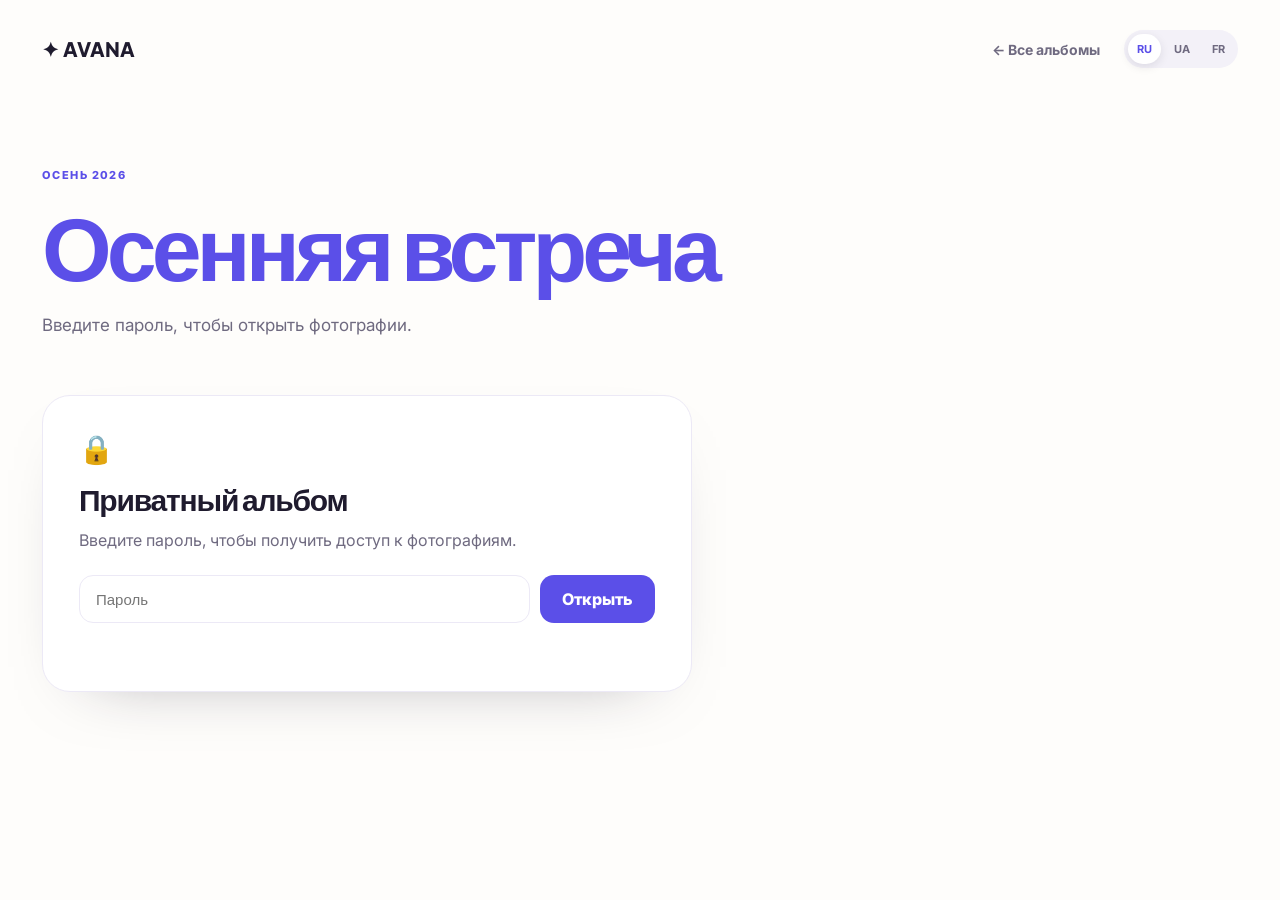
==== public/album-autumn.html @ ac112c10 "Add files via upload" ====
<!DOCTYPE html>
<html lang="ru">
<head>
  <meta charset="UTF-8">
  <meta name="viewport" content="width=device-width, initial-scale=1.0">
  <title>AVANA — Фотоальбом</title>
  <link rel="preconnect" href="https://fonts.googleapis.com">
  <link rel="preconnect" href="https://fonts.gstatic.com" crossorigin>
  <link href="https://fonts.googleapis.com/css2?family=Plus+Jakarta+Sans:wght@400;500;600;700;800&family=Inter:wght@400;500;600&display=swap" rel="stylesheet">
  <link rel="stylesheet" href="gallery.css">
</head>
<body>
  <header class="gallery-header">
    <a href="index.html" class="brand">✦ AVANA</a>
    <div class="gallery-header-right">
      <a href="index.html" class="back" data-i18n="back">← Все альбомы</a>
      <div class="lang-switch" id="langSwitch"></div>
    </div>
  </header>

  <main>
    <section class="gallery-hero">
      <span class="eyebrow" id="albumDate">ALBUM</span>
      <h1><span id="albumTitle">AVANA</span></h1>
      <p id="albumText">Введите пароль, чтобы открыть фотографии.</p>
    </section>

    <section class="password-panel" id="passwordPanel">
      <div class="lock-icon">🔒</div>
      <h2 data-i18n="protected_title">Приватный альбом</h2>
      <p data-i18n="protected_text">Введите пароль, чтобы получить доступ к фотографиям.</p>
      <form id="passwordForm">
        <label class="sr-only" for="albumPassword" data-i18n="password_label">Пароль</label>
        <div class="password-row">
          <input id="albumPassword" type="password" autocomplete="current-password" placeholder="Пароль" required>
          <button type="submit" class="password-button" data-i18n="open_button">Открыть</button>
        </div>
        <p class="password-error" id="passwordError" role="alert"></p>
      </form>
    </section>

    <div class="photo-grid" id="photoGrid" hidden></div>
  </main>

  <div class="lightbox" id="lightbox" aria-hidden="true">
    <button class="lightbox-close" id="closeLightbox" aria-label="Закрыть">×</button>
    <button class="lightbox-nav prev" id="prevPhoto" aria-label="Предыдущее фото">←</button>
    <img id="lightboxImage" src="" alt="AVANA">
    <button class="lightbox-nav next" id="nextPhoto" aria-label="Следующее фото">→</button>
  </div>

  <script>
    window.AVANA_ALBUM = "autumn";
    window.AVANA_ALBUM_DATE = "ОСЕНЬ 2026";
    window.AVANA_ALBUM_TITLE = "Осенняя встреча";
  </script>
  <script src="gallery.js"></script>
</body>
</html>
---- public/gallery.css ----
:root{--bg:#fefdfb;--ink:#1f1b2e;--soft:#6f6a80;--primary:#5b4fe8;--yellow:#f7b733;--green:#2fae6b;--line:#ece9f6}
*{box-sizing:border-box;margin:0;padding:0}
html{scroll-behavior:smooth}
body{min-height:100vh;background:var(--bg);color:var(--ink);font-family:Inter,sans-serif;overflow-x:hidden}
body.no-scroll{overflow:hidden}
a{text-decoration:none;color:inherit}
button{font:inherit}
.gallery-header{max-width:1320px;margin:auto;padding:30px 42px;display:flex;align-items:center;justify-content:space-between}
.brand{font-family:"Plus Jakarta Sans",sans-serif;font-weight:800;font-size:20px;display:flex;align-items:center;gap:8px}
.gallery-header-right{display:flex;align-items:center;gap:24px}
.back{font-size:14px;font-weight:700;color:var(--soft)}.back:hover{color:var(--primary)}
.lang-switch{display:flex;gap:4px;background:#f3f1f8;padding:4px;border-radius:999px}
.lang-switch button{border:0;background:transparent;color:var(--soft);font:700 11px Inter,sans-serif;padding:8px 9px;border-radius:999px;cursor:pointer}
.lang-switch button.active{background:#fff;color:var(--primary);box-shadow:0 3px 10px rgba(31,27,46,.10)}
main{max-width:1320px;margin:auto;padding:20px 42px 80px}
.gallery-hero{padding:45px 0 55px}
.eyebrow{font-size:11px;font-weight:800;letter-spacing:.13em;color:var(--primary)}
.gallery-hero h1{font-family:"Plus Jakarta Sans",sans-serif;font-weight:800;letter-spacing:-.055em;line-height:.98;font-size:clamp(52px,7vw,92px);margin:18px 0 22px}
.gallery-hero h1 span:last-child{color:var(--primary)}
.gallery-hero p{max-width:620px;color:var(--soft);font-size:17px;line-height:1.7}
.photo-grid{display:grid;grid-template-columns:repeat(3,minmax(0,1fr));gap:22px}
.photo-card{border:0;padding:0;background:#fff;border-radius:24px;overflow:hidden;cursor:pointer;box-shadow:0 20px 50px -35px rgba(31,27,46,.45);transition:transform .25s ease,box-shadow .25s ease;aspect-ratio:1/1}
.photo-card:hover{transform:translateY(-5px);box-shadow:0 30px 60px -35px rgba(31,27,46,.55)}
.photo-card img{display:block;width:100%;height:100%;object-fit:cover}
.empty-gallery{color:var(--soft);padding:40px 0}
.lightbox{position:fixed;inset:0;background:rgba(20,17,30,.92);display:none;align-items:center;justify-content:center;z-index:1000;padding:40px}
.lightbox.is-open{display:flex}
.lightbox img{max-width:min(92vw,1200px);max-height:88vh;width:auto;height:auto;object-fit:contain;border-radius:16px;box-shadow:0 30px 90px rgba(0,0,0,.4)}
.lightbox-close,.lightbox-nav{position:absolute;border:0;cursor:pointer;color:#fff;background:rgba(255,255,255,.13);backdrop-filter:blur(8px);width:48px;height:48px;border-radius:50%;display:grid;place-items:center;font-size:24px}
.lightbox-close{right:24px;top:24px}.lightbox-nav{top:50%;transform:translateY(-50%);font-size:22px}
.lightbox-nav.prev{left:24px}.lightbox-nav.next{right:24px}
.lightbox-close:hover,.lightbox-nav:hover{background:rgba(255,255,255,.24)}
.album-card-disabled{cursor:default;opacity:.78}
.album-card-disabled:hover{transform:none;box-shadow:0 20px 50px -42px rgba(31,27,46,.45)}
@media(max-width:900px){.gallery-header,main{padding-left:24px;padding-right:24px}.photo-grid{grid-template-columns:repeat(2,minmax(0,1fr))}}
@media(max-width:560px){.gallery-header{padding:22px 18px}.gallery-header-right{gap:10px}.back{font-size:12px}main{padding:10px 18px 50px}.gallery-hero{padding:30px 0 38px}.gallery-hero h1{font-size:52px}.gallery-hero p{font-size:15px}.photo-grid{grid-template-columns:1fr;gap:16px}.lightbox{padding:18px}.lightbox-nav.prev{left:10px}.lightbox-nav.next{right:10px}.lightbox-close{right:12px;top:12px}}

.password-panel{max-width:650px;background:#fff;border:1px solid var(--line);border-radius:28px;padding:36px;box-shadow:0 25px 70px -50px rgba(31,27,46,.5);margin-bottom:45px}
.lock-icon{font-size:28px;margin-bottom:14px}
.password-panel h2{font-family:"Plus Jakarta Sans",sans-serif;font-size:30px;letter-spacing:-.04em;margin-bottom:10px}
.password-panel>p{color:var(--soft);line-height:1.6;margin-bottom:22px}
.password-row{display:flex;gap:10px}
.password-row input{min-width:0;flex:1;border:1px solid var(--line);border-radius:14px;padding:14px 16px;font-size:15px;outline:none;background:#fff}
.password-row input:focus{border-color:var(--primary);box-shadow:0 0 0 3px rgba(91,79,232,.10)}
.password-button{border:0;border-radius:14px;padding:14px 22px;background:var(--primary);color:#fff;font-weight:800;cursor:pointer}
.password-button:disabled{opacity:.6;cursor:wait}
.password-error{min-height:20px;color:#c53b55;font-size:13px;margin-top:12px}
.sr-only{position:absolute;width:1px;height:1px;padding:0;margin:-1px;overflow:hidden;clip:rect(0,0,0,0);white-space:nowrap;border:0}
@media(max-width:560px){.password-panel{padding:24px;border-radius:24px}.password-row{flex-direction:column}.password-button{width:100%}}
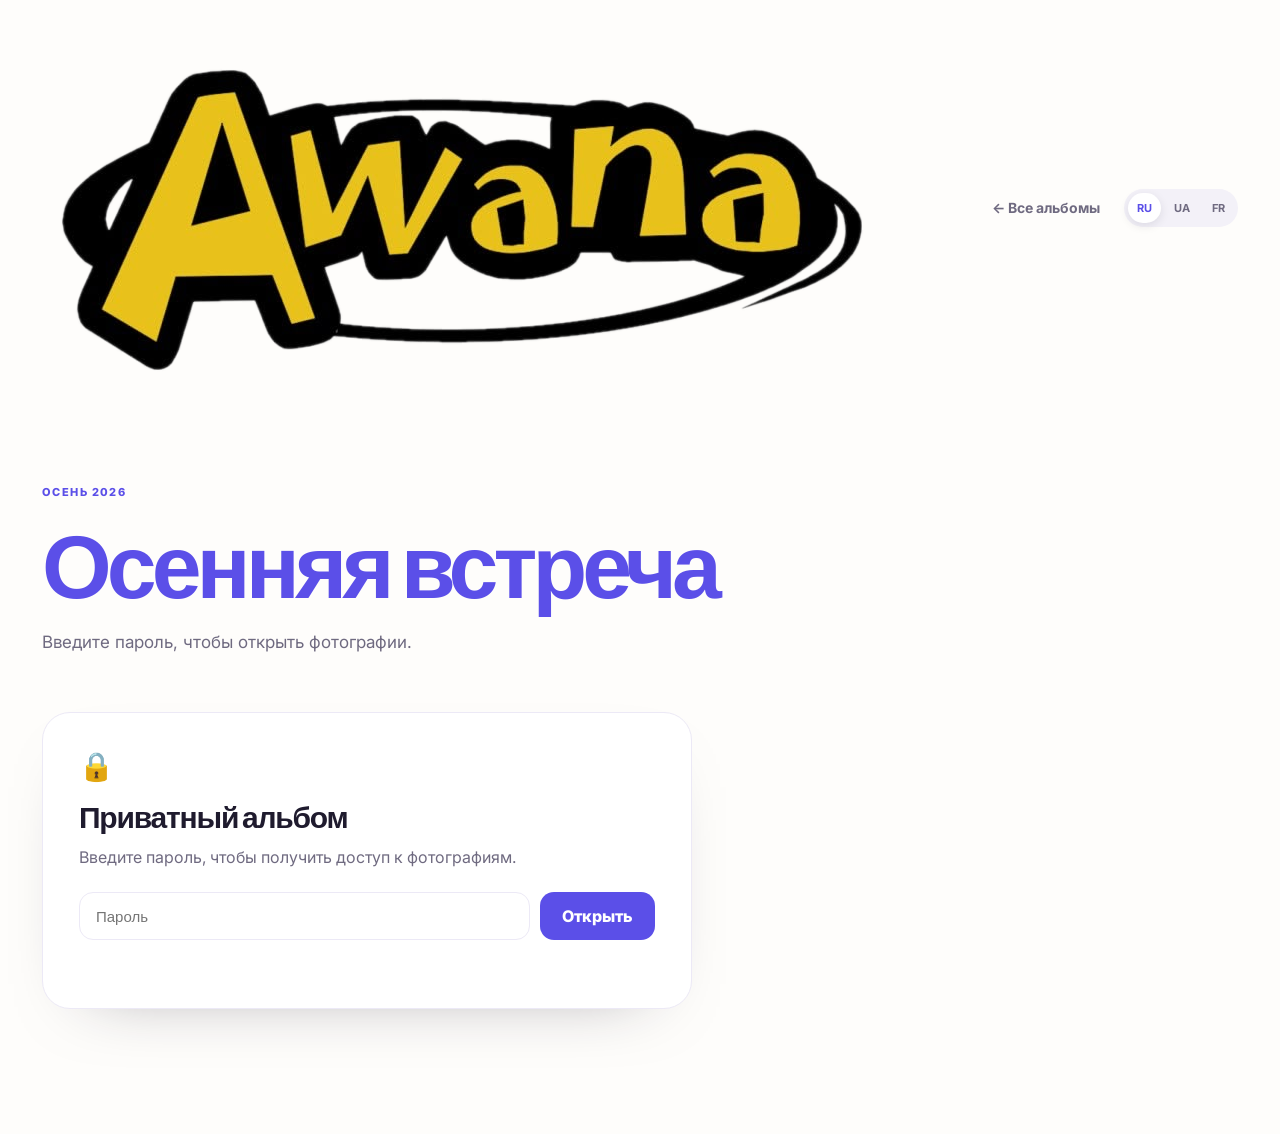
==== commit 2fc690b8: "Update album-autumn.html" ====
--- a/public/album-autumn.html
+++ b/public/album-autumn.html
@@ -11,7 +11,7 @@
 </head>
 <body>
   <header class="gallery-header">
-    <a href="index.html" class="brand">✦ AVANA</a>
+    <a href="index.html" class="brand"><img src="logo.png" alt="AWANA" class="brand-logo"></a>
     <div class="gallery-header-right">
       <a href="index.html" class="back" data-i18n="back">← Все альбомы</a>
       <div class="lang-switch" id="langSwitch"></div>
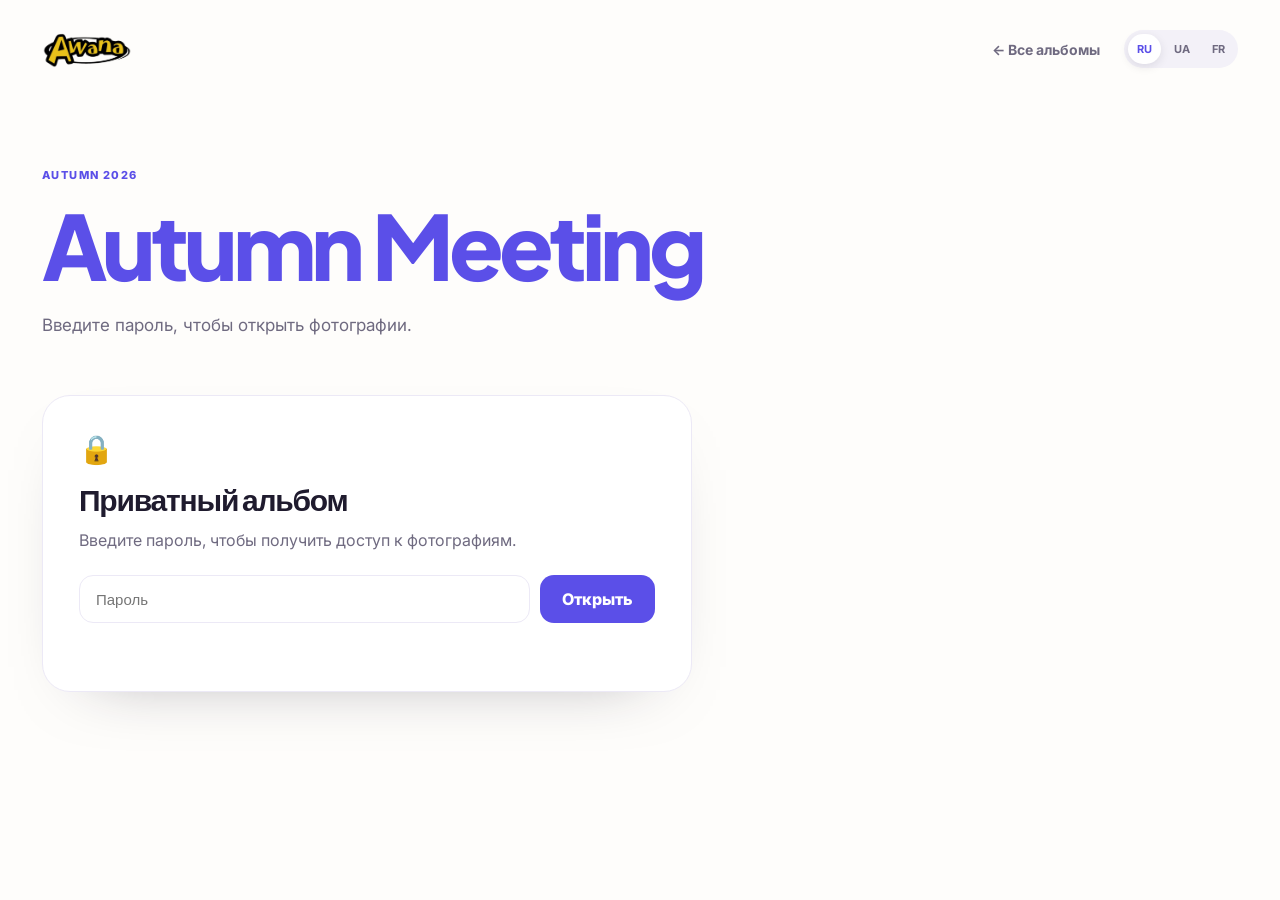
==== commit be019f41: "Update album date and title to English" ====
--- a/public/album-autumn.html
+++ b/public/album-autumn.html
@@ -51,8 +51,8 @@
 
   <script>
     window.AVANA_ALBUM = "autumn";
-    window.AVANA_ALBUM_DATE = "ОСЕНЬ 2026";
-    window.AVANA_ALBUM_TITLE = "Осенняя встреча";
+    window.AVANA_ALBUM_DATE = "AUTUMN 2026";
+    window.AVANA_ALBUM_TITLE = "Autumn Meeting";
   </script>
   <script src="gallery.js"></script>
 </body>
--- a/public/gallery.css
+++ b/public/gallery.css
@@ -7,6 +7,7 @@
 button{font:inherit}
 .gallery-header{max-width:1320px;margin:auto;padding:30px 42px;display:flex;align-items:center;justify-content:space-between}
 .brand{font-family:"Plus Jakarta Sans",sans-serif;font-weight:800;font-size:20px;display:flex;align-items:center;gap:8px}
+.brand-logo{height:38px;width:auto;display:block}
 .gallery-header-right{display:flex;align-items:center;gap:24px}
 .back{font-size:14px;font-weight:700;color:var(--soft)}.back:hover{color:var(--primary)}
 .lang-switch{display:flex;gap:4px;background:#f3f1f8;padding:4px;border-radius:999px}
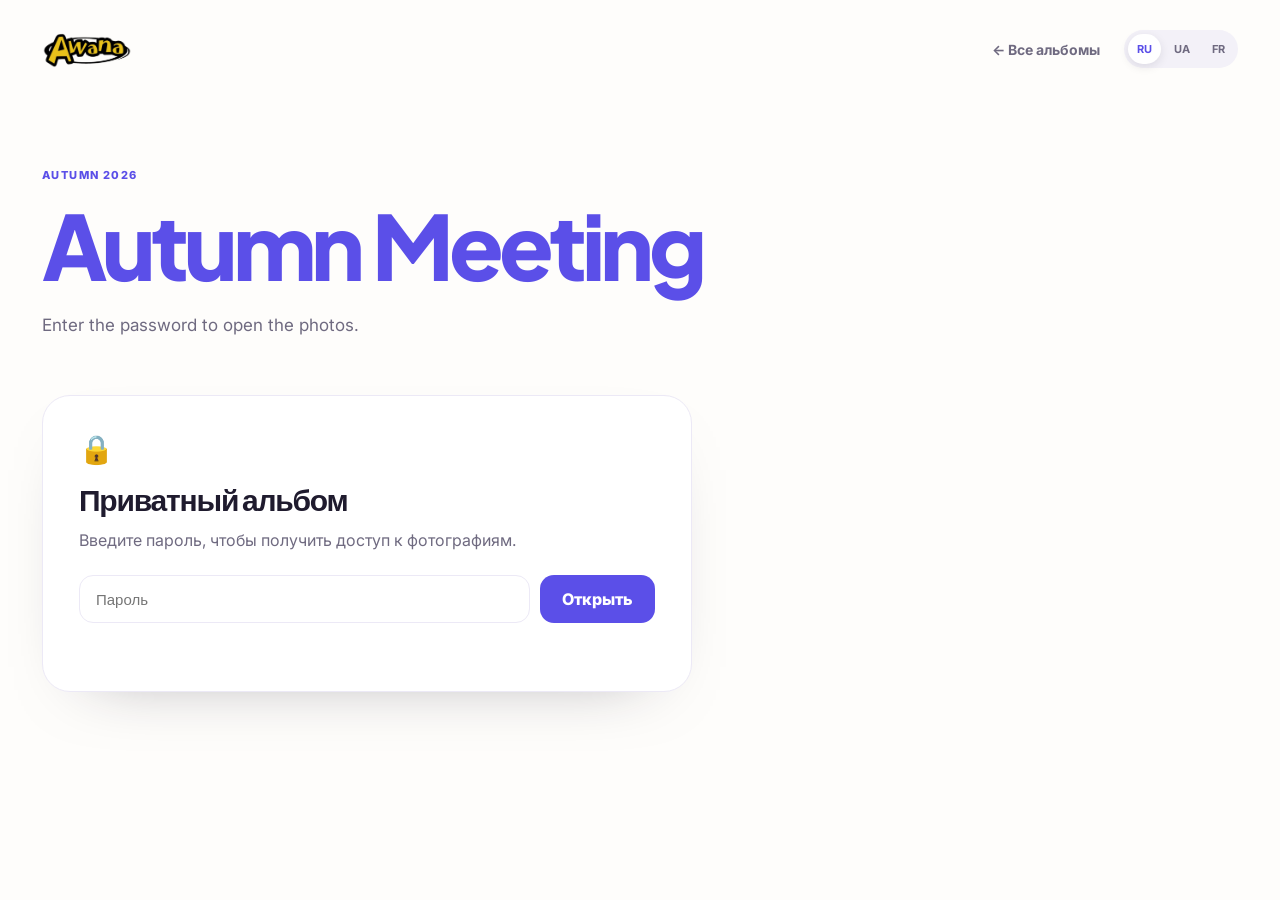
==== commit 2d4ab8a7: "Translate password prompt to English" ====
--- a/public/album-autumn.html
+++ b/public/album-autumn.html
@@ -22,7 +22,7 @@
     <section class="gallery-hero">
       <span class="eyebrow" id="albumDate">ALBUM</span>
       <h1><span id="albumTitle">AVANA</span></h1>
-      <p id="albumText">Введите пароль, чтобы открыть фотографии.</p>
+      <p id="albumText">Enter the password to open the photos.</p>
     </section>
 
     <section class="password-panel" id="passwordPanel">
